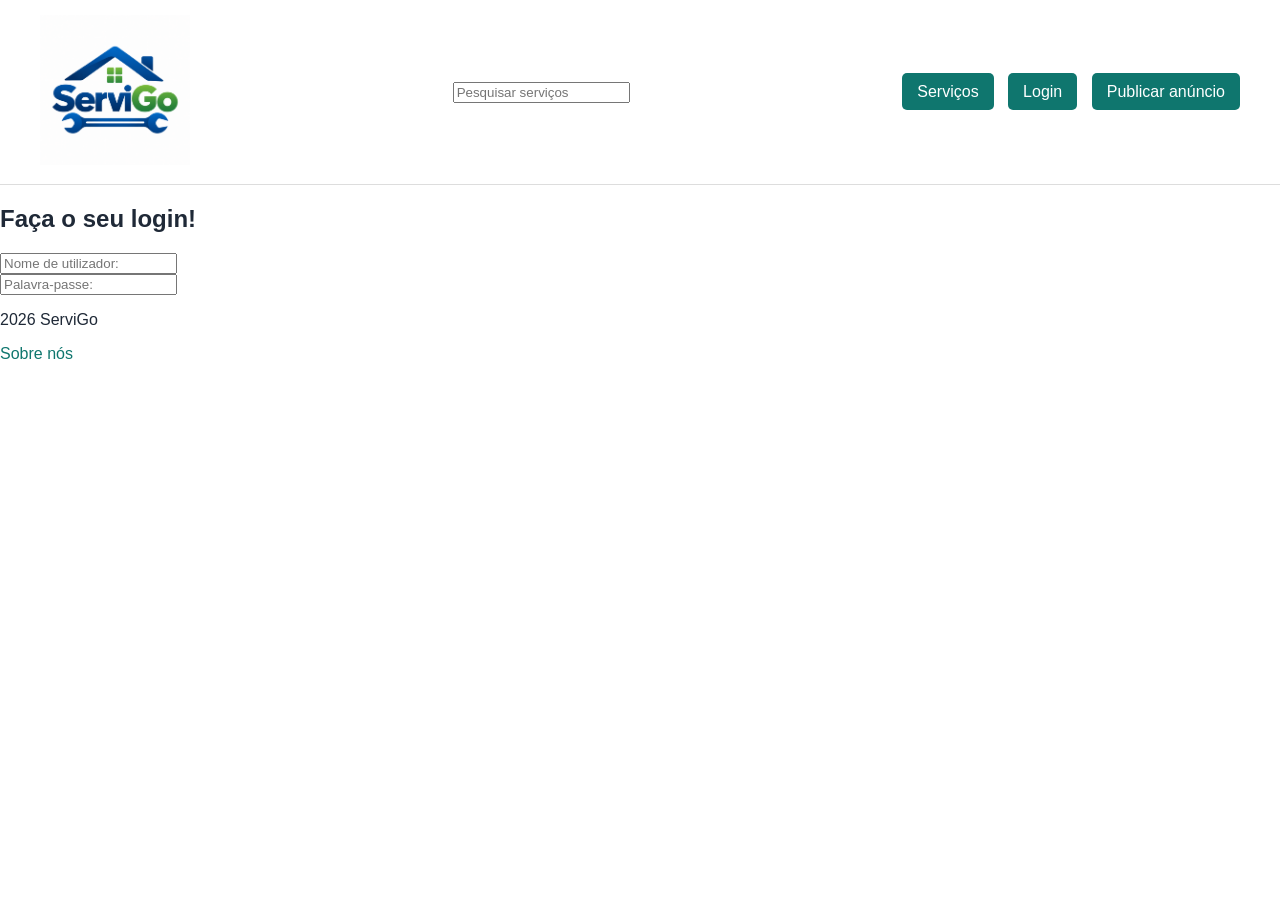
==== login.html @ e9b1290b "cria a pagina de login" ====
<!DOCTYPE html>
<html lang="pt">
<head>
  <meta charset="UTF-8">
  <title>ServiGo</title>
  <link rel="stylesheet" href="style.css"> <!--para ligar 
  o index ao style (pagina onde está salvo o css)-->
</head>

<body>
  <header>
  <a class="logo" href="index.html">
  <img src="images/logo.png" alt="Logo ServiGo">
  </a>

  <form>
    <input type="text" placeholder="Pesquisar serviços">
  </form>

  <div>
    <a class="botao" href="servicos.html">Serviços</a>
    <a class="botao" href="">Login</a>
    <a class="botao" href="">Publicar anúncio</a>
  </div>
</header>

  <main>
    <section>
      <h1>Faça o seu login!</h1>
    </section>
      <form>
    <input type="text" placeholder="Nome de utilizador:">
  </form>
    <form>
    <input type="text" placeholder="Palavra-passe:">
  </form>
</main>

  <footer>
    <p>2026 ServiGo</p>
    <a href="">Sobre nós</a>
  </footer>
</body>
</html>
---- style.css ----
body {
  font-family: Arial, sans-serif;
  color: #1f2937;
  margin: 0;
}

a {
  color: #0f766e;
  text-decoration: none;
}

header {
  display: flex;
  align-items: center;
  justify-content: space-between;
  padding: 15px 40px;
  border-bottom: 1px solid #dddddd;
  background-color: white;
}

.logo img{
  width: 150px;
  height: auto;
}

.botao {
  background: #0f766e;
  color: white;
  padding: 10px 15px;
  border-radius: 5px;
  margin-left: 10px;
}

.principal {
    background-color: #0f766e;
    color: white;
    padding: 10px 18px;
    border-radius: 8px;
    font-weight: bold;
}

.acoes {
    display: flex;
    align-items: center;
    gap: 10px;
}

.servicos {
  padding: 20px;
}

.mapa {
  width: 50%;
  height: 400px;
  border: 1px solid #dddddd;
  align-items: center;
}

.pesquisa input{
  width: 300px;
  padding: 12px 15px;
  border: 1px solid #d1d5db;
  border-radius: 8px;
  font-size: 15px;
}

.hero h1{
  font-size: 48px;
  text-align: center;
}

.hero p{
  font-size: 18px;
  color: #6b7280;
  text-align: center;
}

.pesquisa-hero input{
  display: flex;
  justify-content: center;
}

.pesquisa-hero input{
  width: 400px;
  padding: 12px 15px;
  border: 1px solid #d1d5db;
  border-radius: 30px;
}
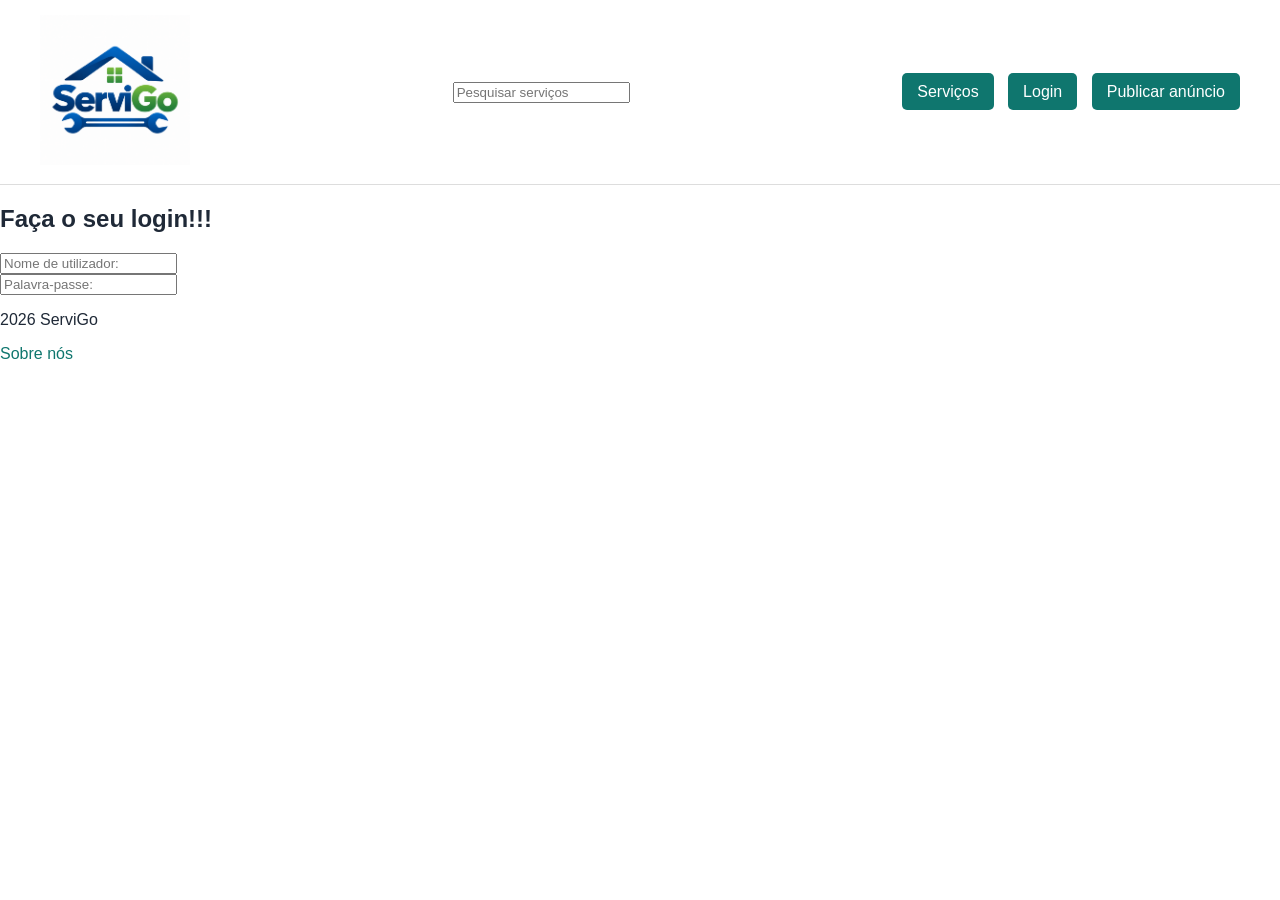
==== commit 20ed3807: "paginaLogin" ====
--- a/login.html
+++ b/login.html
@@ -26,7 +26,7 @@
 
   <main>
     <section>
-      <h1>Faça o seu login!</h1>
+      <h1>Faça o seu login!!!</h1>
     </section>
       <form>
     <input type="text" placeholder="Nome de utilizador:">
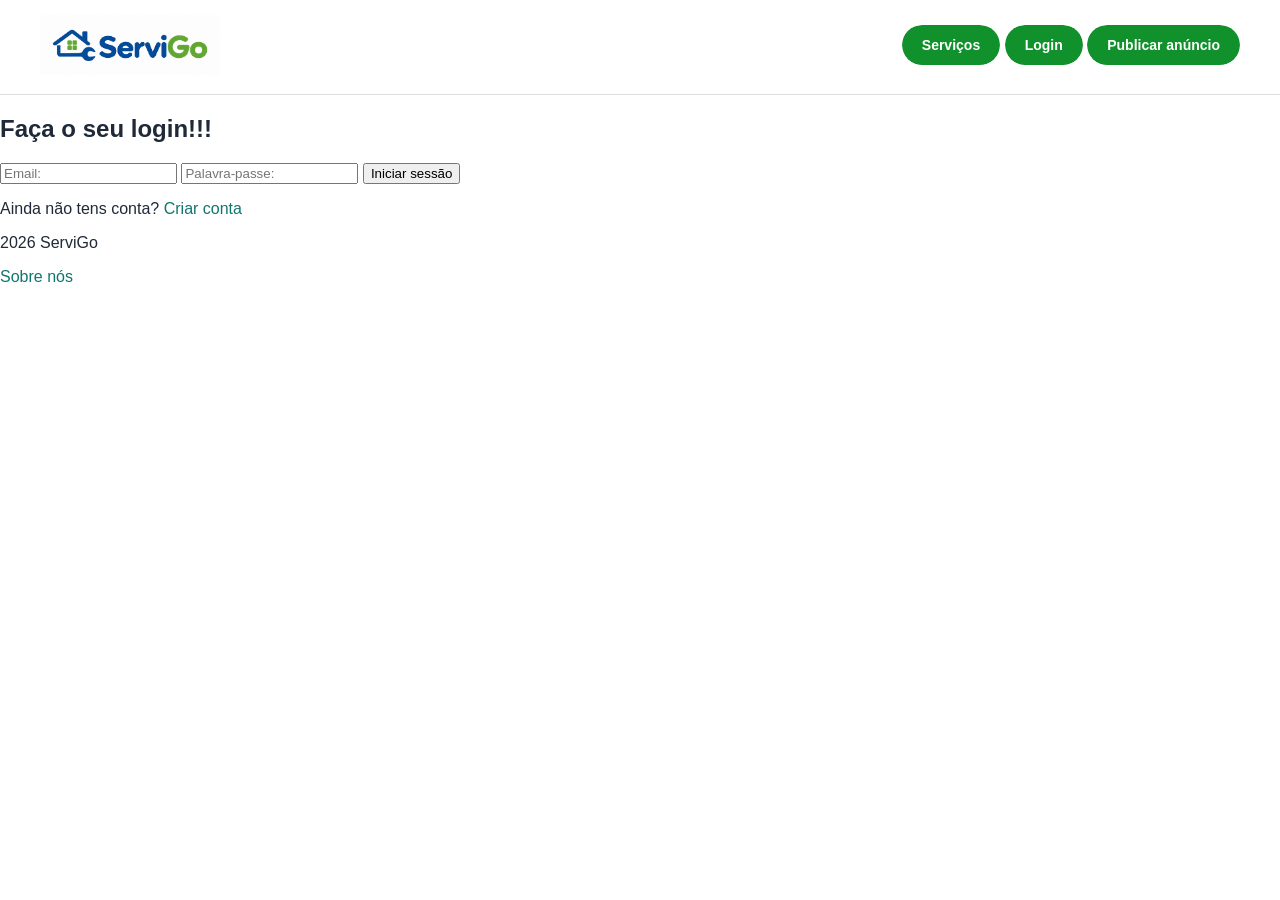
==== commit eab491e5: "adiciona formulário de login e registo com validação de campos" ====
--- a/login.html
+++ b/login.html
@@ -13,10 +13,6 @@
   <img src="images/logo.png" alt="Logo ServiGo">
   </a>
 
-  <form>
-    <input type="text" placeholder="Pesquisar serviços">
-  </form>
-
   <div>
     <a class="botao" href="servicos.html">Serviços</a>
     <a class="botao" href="">Login</a>
@@ -28,12 +24,26 @@
     <section>
       <h1>Faça o seu login!!!</h1>
     </section>
-      <form>
-    <input type="text" placeholder="Nome de utilizador:">
+
+      <form action="login.html" method="post">
+    <input type="email"
+            name="email"
+            placeholder="Email:"
+            required>  
+          
+    <input type="password"
+            name="palavra_passe"
+            placeholder="Palavra-passe:"
+            required>
+
+            <button type="submit">Iniciar sessão</button>
   </form>
-    <form>
-    <input type="text" placeholder="Palavra-passe:">
-  </form>
+
+   <p>
+        Ainda não tens conta?
+        <a href="registo.html">Criar conta</a>
+    </p>
+      
 </main>
 
   <footer>
--- a/style.css
+++ b/style.css
@@ -19,24 +19,67 @@
 }
 
 .logo img{
-  width: 150px;
+  width: 180px;
   height: auto;
 }
 
+/* Estilo base dos botões */
 .botao {
-  background: #0f766e;
-  color: white;
-  padding: 10px 15px;
-  border-radius: 5px;
-  margin-left: 10px;
+    display: inline-block;
+    position: relative;
+    overflow: hidden;
+    z-index: 1;
+
+    padding: 12px 20px;
+    border-radius: 50px;
+
+    color: #ffffff;
+    background-color: #f0f3f1;
+    border: none;
+
+    font-size: 14px;
+    font-weight: 600;
+    text-decoration: none;
+
+    transition: color 0.3s ease;
 }
 
-.principal {
-    background-color: #0f766e;
-    color: white;
-    padding: 10px 18px;
-    border-radius: 8px;
-    font-weight: bold;
+/* Camada de fundo do botão */
+.botao::after {
+    content: "";
+    position: absolute;
+    inset: 0;
+
+    background-color: #10912c;
+    border-radius: 50px;
+
+    z-index: -2;
+}
+
+/* Camada que aparece ao passar o rato */
+.botao::before {
+    content: "";
+    position: absolute;
+    bottom: 0;
+    left: 0;
+
+    width: 0;
+    height: 100%;
+
+    background-color: #115e17;
+    border-radius: 50px;
+
+    transition: width 0.3s ease;
+    z-index: -1;
+}
+
+/* Efeito ao passar o rato */
+.botao:hover::before {
+    width: 100%;
+}
+
+.botao:hover {
+    transform: scaleX(1.07);
 }
 
 .acoes {
@@ -64,20 +107,31 @@
   font-size: 15px;
 }
 
+.hero {
+  background-image: url("images/fundo.jpg");
+  background-size: cover;
+  background-position: center;
+  height: 450px;
+  box-sizing: border-box;
+  padding-top: 170px;
+}
+
 .hero h1{
   font-size: 48px;
   text-align: center;
+  color: white;
 }
 
 .hero p{
   font-size: 18px;
-  color: #6b7280;
+  color: white;
   text-align: center;
 }
 
-.pesquisa-hero input{
+.pesquisa-hero {
   display: flex;
   justify-content: center;
+  gap: 10px;
 }
 
 .pesquisa-hero input{
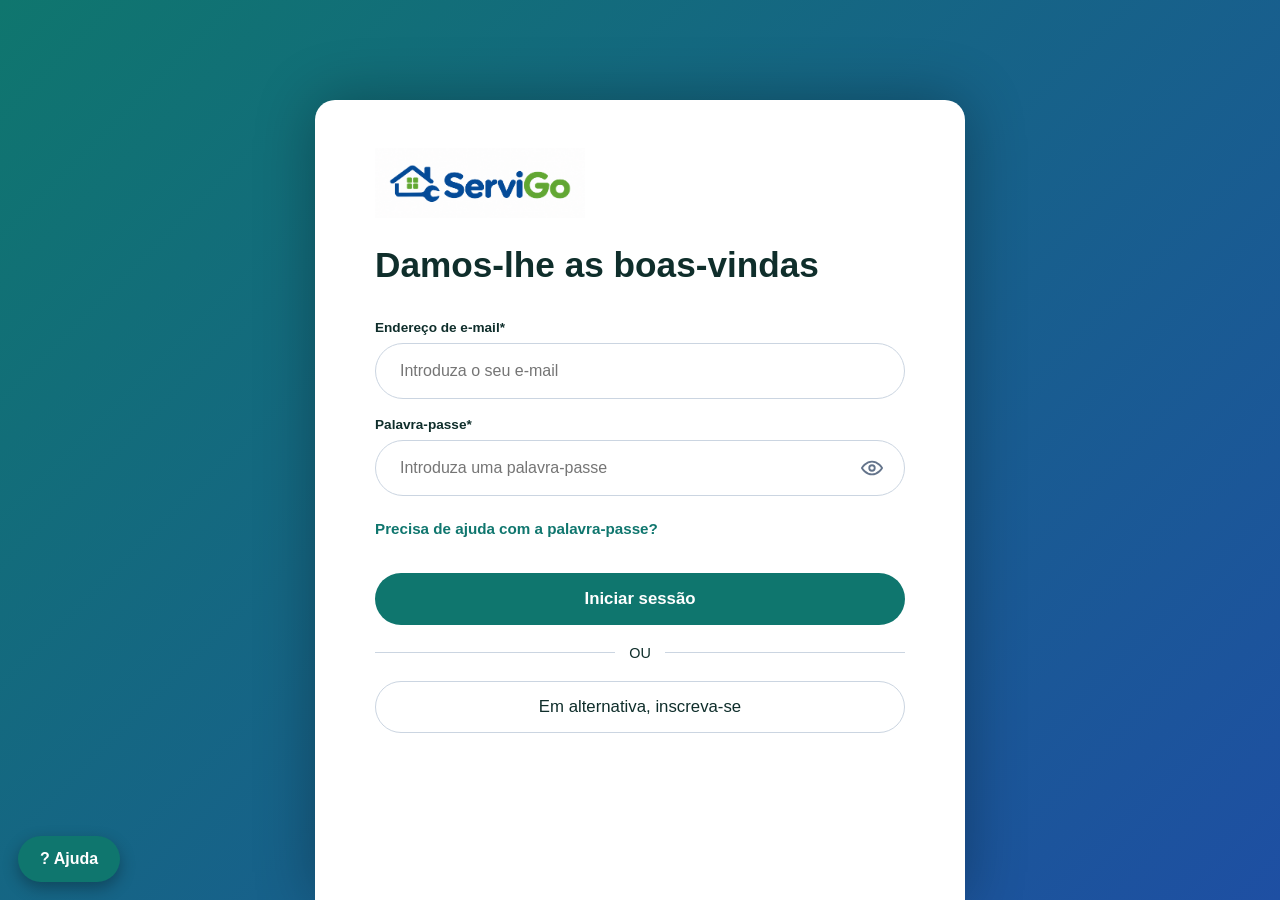
==== commit a15d8b49: "paigina login configurada" ====
--- a/login.html
+++ b/login.html
@@ -2,53 +2,79 @@
 <html lang="pt">
 <head>
   <meta charset="UTF-8">
-  <title>ServiGo</title>
-  <link rel="stylesheet" href="style.css"> <!--para ligar 
-  o index ao style (pagina onde está salvo o css)-->
+  <meta name="viewport" content="width=device-width, initial-scale=1.0">
+  <title>Iniciar sessão | ServiGo</title>
+  <link rel="stylesheet" href="loginstyle.css">
 </head>
-
+ 
 <body>
-  <header>
-  <a class="logo" href="index.html">
-  <img src="images/logo.png" alt="Logo ServiGo">
-  </a>
-
-  <div>
-    <a class="botao" href="servicos.html">Serviços</a>
-    <a class="botao" href="">Login</a>
-    <a class="botao" href="">Publicar anúncio</a>
-  </div>
-</header>
-
-  <main>
-    <section>
-      <h1>Faça o seu login!!!</h1>
-    </section>
-
-      <form action="login.html" method="post">
-    <input type="email"
-            name="email"
-            placeholder="Email:"
-            required>  
-          
-    <input type="password"
-            name="palavra_passe"
-            placeholder="Palavra-passe:"
-            required>
-
-            <button type="submit">Iniciar sessão</button>
-  </form>
-
-   <p>
-        Ainda não tens conta?
-        <a href="registo.html">Criar conta</a>
-    </p>
-      
-</main>
-
-  <footer>
-    <p>2026 ServiGo</p>
-    <a href="">Sobre nós</a>
-  </footer>
+ 
+  <!-- Retângulo central de login -->
+  <main class="login-caixa">
+    <a class="logo" href="index.html">
+      <img src="images/logo.png" alt="ServiGo">
+    </a>
+ 
+    <h1>Damos-lhe as boas-vindas</h1>
+ 
+    <form id="formLogin" novalidate>
+      <div class="campo" id="campoEmail">
+        <label for="email">Endereço de e-mail*</label>
+        <input type="email" id="email" placeholder="Introduza o seu e-mail" autocomplete="email">
+        <small class="erro">É obrigatório um endereço de e-mail.</small>
+      </div>
+ 
+      <div class="campo" id="campoPassword">
+        <label for="password">Palavra-passe*</label>
+        <div class="campo-password">
+          <input type="password" id="password" placeholder="Introduza uma palavra-passe" autocomplete="current-password">
+          <button type="button" class="olho" id="verPassword" aria-label="Mostrar palavra-passe">
+            <svg viewBox="0 0 24 24" width="22" height="22" fill="none" stroke="currentColor" stroke-width="2" stroke-linecap="round" stroke-linejoin="round">
+              <path d="M1 12s4-7 11-7 11 7 11 7-4 7-11 7S1 12 1 12z"/>
+              <circle cx="12" cy="12" r="3"/>
+            </svg>
+          </button>
+        </div>
+        <small class="erro">É obrigatória uma palavra-passe.</small>
+      </div>
+ 
+      <a class="link-ajuda" href="">Precisa de ajuda com a palavra-passe?</a>
+ 
+      <button type="submit" class="botao-principal">Iniciar sessão</button>
+    </form>
+ 
+    <div class="separador"><span>OU</span></div>
+ 
+    <a class="botao-secundario" href="">Em alternativa, inscreva-se</a>
+  </main>
+ 
+  <a class="botao-ajuda" href="">? Ajuda</a>
+ 
+  <script>
+    // Mostrar / esconder palavra-passe
+    const password = document.getElementById('password');
+    document.getElementById('verPassword').addEventListener('click', function () {
+      password.type = password.type === 'password' ? 'text' : 'password';
+    });
+ 
+    // Validação simples
+    document.getElementById('formLogin').addEventListener('submit', function (e) {
+      e.preventDefault();
+      const pares = [
+        [document.getElementById('email'), document.getElementById('campoEmail')],
+        [password, document.getElementById('campoPassword')]
+      ];
+      let valido = true;
+      pares.forEach(function (par) {
+        const vazio = par[0].value.trim() === '';
+        par[1].classList.toggle('invalido', vazio);
+        if (vazio) valido = false;
+      });
+      if (valido) {
+        alert('Login válido! (falta ligar ao servidor)');
+      }
+    });
+  </script>
 </body>
-</html>+</html>
+ 
--- a/loginstyle.css
+++ b/loginstyle.css
@@ -0,0 +1,176 @@
+/* ===== Página de login ServiGo ===== */
+ 
+* { box-sizing: border-box; }
+ 
+html { min-height: 100%; }
+ 
+body {
+  margin: 0;
+  min-height: 100vh;
+  display: flex;
+  justify-content: center;
+  align-items: flex-start;       /* cartão encostado ao topo, com margem */
+  padding: 100px 16px 0;         /* espaço em cima, nada em baixo */
+  font-family: "Segoe UI", Arial, Helvetica, sans-serif;
+  color: #0f2e2b;
+  /* Fundo: foto opcional em images/fundo-login.jpg, senão degradé */
+  background:
+    url("images/fundo-login.jpg") center / cover no-repeat fixed,
+    linear-gradient(135deg, #0f766e 0%, #1e4fa3 100%) fixed;
+}
+ 
+/* ===== RETÂNGULO CENTRAL (vai até ao fundo do ecrã) ===== */
+.login-caixa {
+  width: 100%;
+  max-width: 650px;
+  min-height: calc(100vh - 100px);
+  background: #ffffff;
+  border-radius: 20px 20px 0 0;  /* só cantos de cima arredondados */
+  padding: 48px 60px 60px;
+  box-shadow: 0 0 60px rgba(0, 0, 0, 0.3);
+}
+ 
+.login-caixa .logo img {
+  height: 70px;
+  width: auto;
+  display: block;
+}
+ 
+.login-caixa h1 {
+  margin: 24px 0 32px;
+  font-size: 2.2rem;
+  line-height: 1.3;
+}
+ 
+/* ===== Campos ===== */
+.campo { margin-bottom: 18px; }
+ 
+.campo label {
+  display: block;
+  margin-bottom: 8px;
+  font-size: 0.85rem;
+  font-weight: 700;
+}
+ 
+.campo input {
+  width: 100%;
+  height: 56px;
+  padding: 0 24px;
+  font-size: 1rem;
+  border: 1.5px solid #cbd5e1;
+  border-radius: 999px;
+  background: #fff;
+}
+ 
+.campo input:focus {
+  outline: none;
+  border-color: #0f766e;
+  box-shadow: 0 0 0 3px rgba(15, 118, 110, 0.2);
+}
+ 
+/* Mensagens de erro */
+.erro {
+  display: none;
+  margin-top: 6px;
+  font-size: 0.85rem;
+  color: #c81e1e;
+}
+.campo.invalido input { border-color: #c81e1e; }
+.campo.invalido .erro { display: block; }
+ 
+/* Palavra-passe com olho */
+.campo-password { position: relative; }
+.campo-password input { padding-right: 56px; }
+ 
+.olho {
+  position: absolute;
+  top: 50%;
+  right: 18px;
+  transform: translateY(-50%);
+  display: flex;
+  padding: 4px;
+  border: none;
+  background: none;
+  color: #64748b;
+  cursor: pointer;
+}
+.olho:hover { color: #0f766e; }
+ 
+/* ===== Link de ajuda ===== */
+.link-ajuda {
+  display: inline-block;
+  margin: 6px 0 36px;
+  font-size: 0.95rem;
+  font-weight: 700;
+  color: #0f766e;
+  text-decoration: none;
+}
+.link-ajuda:hover { text-decoration: underline; }
+ 
+/* ===== Botões ===== */
+.botao-principal,
+.botao-secundario {
+  display: flex;
+  justify-content: center;
+  align-items: center;
+  width: 100%;
+  height: 52px;
+  font-size: 1.05rem;
+  border-radius: 999px;
+  cursor: pointer;
+  text-decoration: none;
+}
+ 
+.botao-principal {
+  border: none;
+  font-weight: 600;
+  color: #fff;
+  background: #0f766e;
+}
+.botao-principal:hover { background: #115e59; }
+ 
+.botao-secundario {
+  color: #0f2e2b;
+  background: #fff;
+  border: 1.5px solid #cbd5e1;
+}
+.botao-secundario:hover { background: #f1f5f9; }
+ 
+/* ===== Separador "OU" ===== */
+.separador {
+  display: flex;
+  align-items: center;
+  gap: 14px;
+  margin: 20px 0;
+  font-size: 0.9rem;
+}
+.separador::before,
+.separador::after {
+  content: "";
+  flex: 1;
+  height: 1px;
+  background: #cbd5e1;
+}
+ 
+/* ===== Botão de ajuda flutuante ===== */
+.botao-ajuda {
+  position: fixed;
+  left: 18px;
+  bottom: 18px;
+  padding: 14px 22px;
+  font-weight: 700;
+  color: #fff;
+  background: #0f766e;
+  border-radius: 999px;
+  text-decoration: none;
+  box-shadow: 0 6px 16px rgba(0, 0, 0, 0.3);
+}
+.botao-ajuda:hover { background: #115e59; }
+ 
+/* ===== Telemóvel ===== */
+@media (max-width: 600px) {
+  body { padding-top: 40px; }
+  .login-caixa { padding: 32px 22px 40px; min-height: calc(100vh - 40px); }
+  .login-caixa h1 { font-size: 1.6rem; }
+}
+ 
